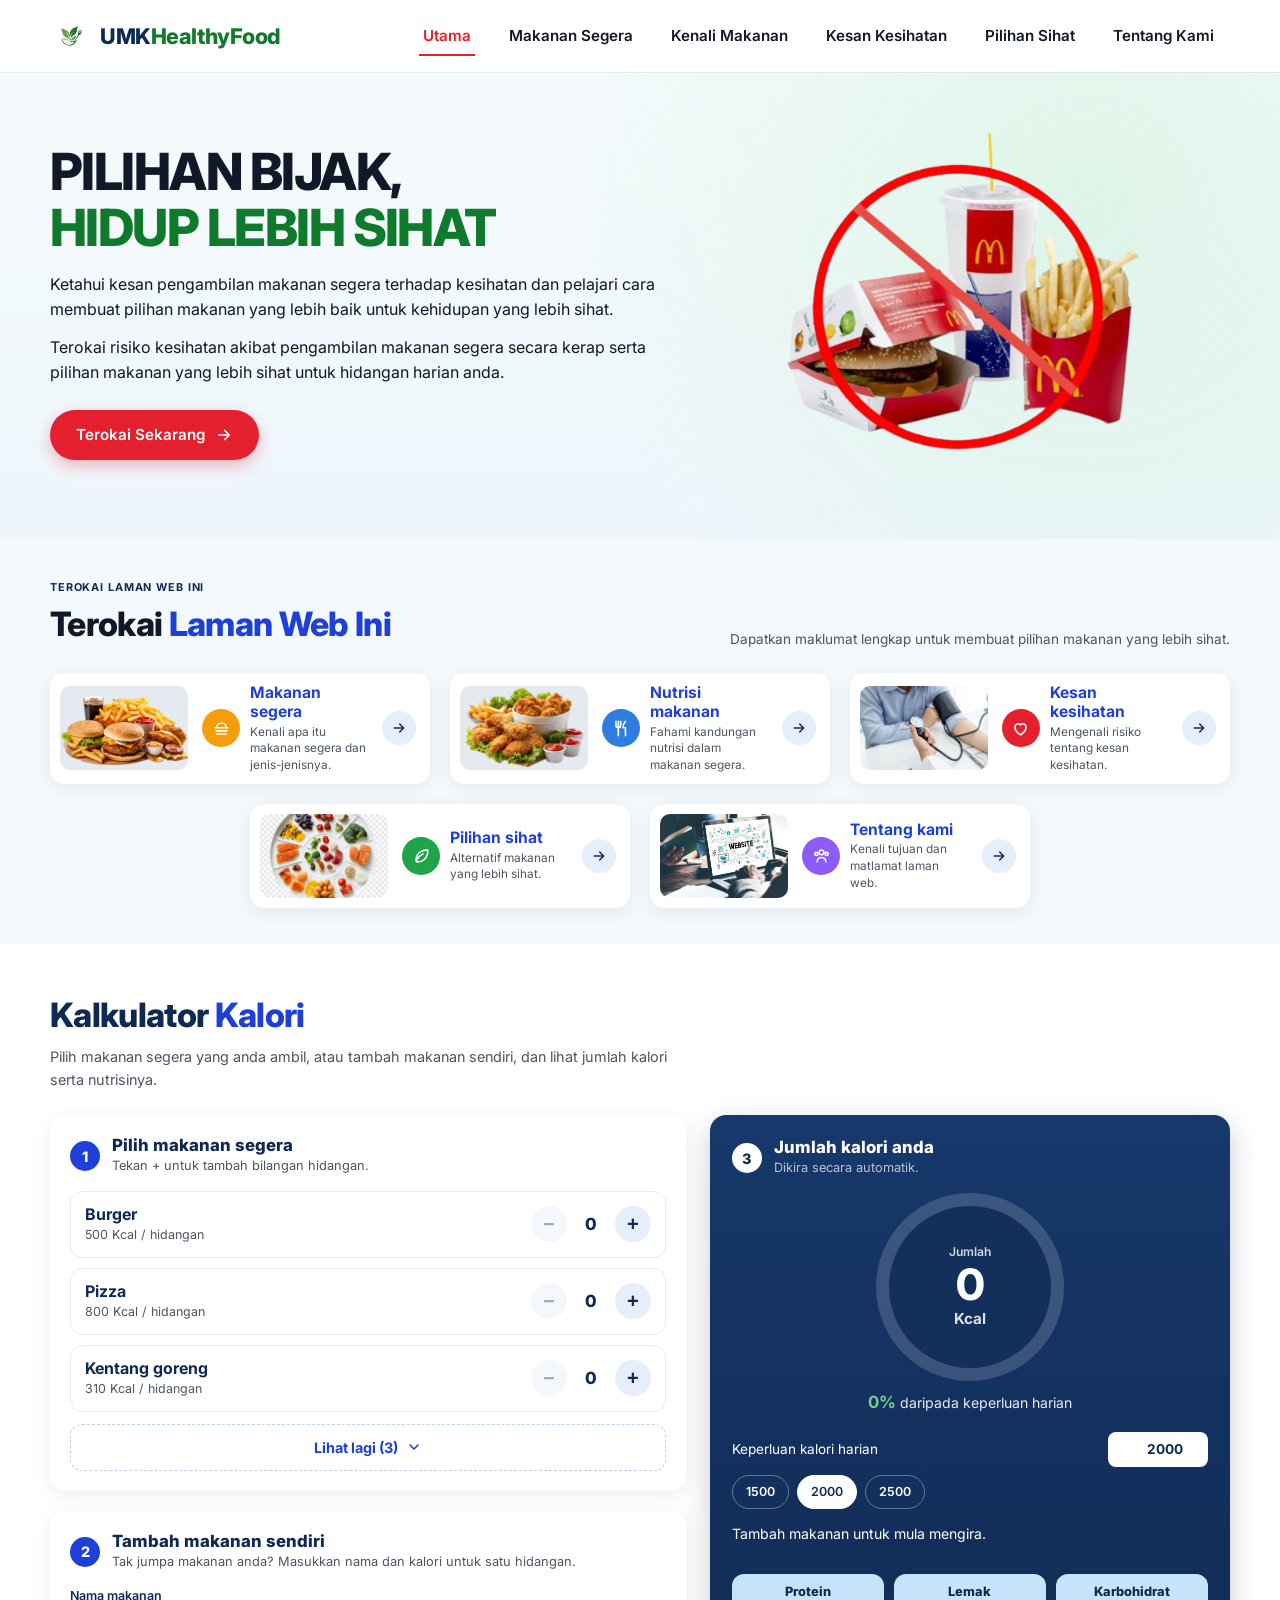
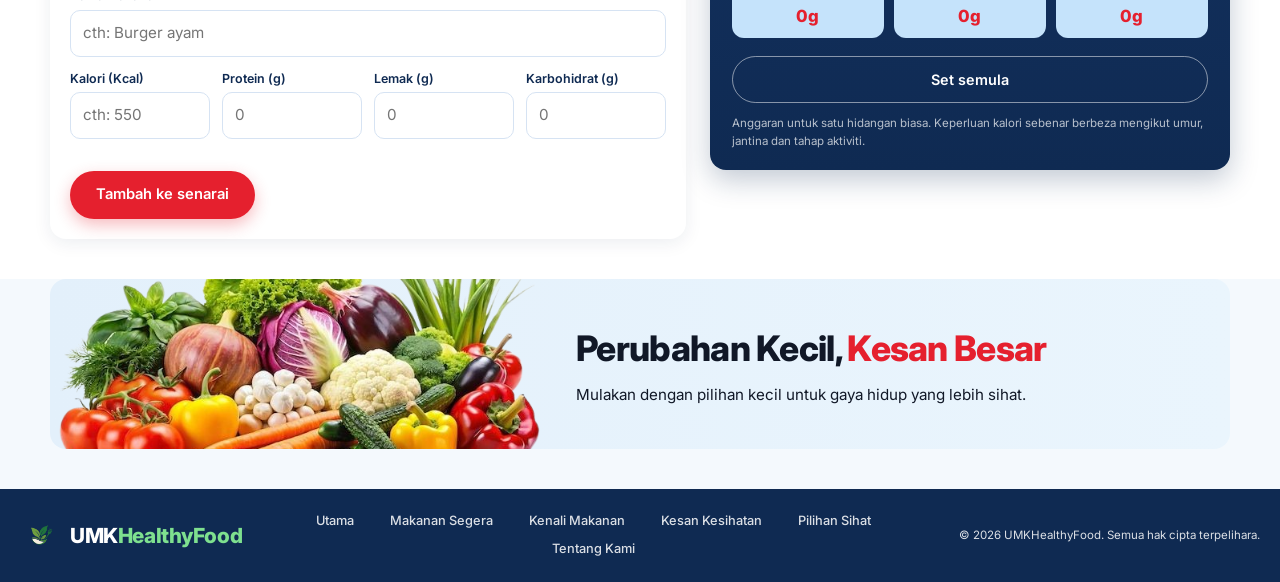
==== index.html @ 269488df "Add files via upload" ====
<!DOCTYPE html>
<html lang="ms">
<head>
  <meta charset="UTF-8">
  <meta name="viewport" content="width=device-width, initial-scale=1.0">
  <title>UMKHealthyFood </title>
  <link rel="preconnect" href="https://fonts.googleapis.com">
  <link rel="preconnect" href="https://fonts.gstatic.com" crossorigin>
  <link href="https://fonts.googleapis.com/css2?family=Inter:wght@400;500;600;700;800&display=swap" rel="stylesheet">
  <link rel="stylesheet" href="style.css">
  <link rel="stylesheet" href="makanan-segera.css">
  <link rel="stylesheet" href="kalkulator.css">
</head>
<body>

  <!-- NAVBAR -->
  <header class="navbar">
    <div class="container navbar__inner">
      <a href="index.html" class="brand">
        <img src="assets/logo.png" alt="" class="brand__logo">
        <span class="brand__text">UMK<span>HealthyFood</span></span>
      </a>

      <button class="nav-toggle" id="navToggle" aria-label="Buka menu" aria-expanded="false">
        <span></span><span></span><span></span>
      </button>

      <nav class="nav nav--underline" id="nav">
        <ul>
          <li><a href="index.html" class="active">Utama</a></li>
          <li><a href="makanan-segera.html">Makanan Segera</a></li>
          <li><a href="kenali-makanan.html">Kenali Makanan</a></li>
          <li><a href="kesan-kesihatan.html">Kesan Kesihatan</a></li>
          <li><a href="pilihan-sihat.html">Pilihan Sihat</a></li>
          <li><a href="tentang-kami.html">Tentang Kami</a></li>
        </ul>
      </nav>
    </div>
  </header>

  <main>
    <!-- HERO -->
    <section class="hero">
      <div class="container hero__inner">
        <div class="hero__text">
          <h1>PILIHAN BIJAK,<br><span>HIDUP LEBIH SIHAT</span></h1>
          <p class="hero__lead">Ketahui kesan pengambilan makanan segera terhadap kesihatan dan pelajari cara membuat pilihan makanan yang lebih baik untuk kehidupan yang lebih sihat.</p>
          <p>Terokai risiko kesihatan akibat pengambilan makanan segera secara kerap serta pilihan makanan yang lebih sihat untuk hidangan harian anda.</p>
          <a href="makanan-segera.html" class="btn">
            Terokai Sekarang
            <svg viewBox="0 0 24 24" aria-hidden="true"><path d="M5 12h14M13 6l6 6-6 6"/></svg>
          </a>
        </div>
        <div class="hero__image">
          <img src="assets/hero.png" alt="Makanan segera">
        </div>
      </div>
    </section>

    <!-- EXPLORE -->
    <section class="explore">
      <div class="container">
        <div class="explore__head">
          <div>
            <span class="eyebrow">Terokai laman web ini</span>
            <h2>Terokai <span>Laman Web Ini</span></h2>
          </div>
          <p>Dapatkan maklumat lengkap untuk membuat pilihan makanan yang lebih sihat.</p>
        </div>

        <div class="cards">
          <a href="makanan-segera.html" class="card">
            <img src="assets/burger.png" alt="" class="card__thumb">
            <div class="card__body">
              <span class="icon icon--orange">
                <svg viewBox="0 0 24 24"><path d="M4 11h16M5 15h14M6 19h12M6 11a6 6 0 0 1 12 0"/></svg>
              </span>
              <div>
                <h3>Makanan segera</h3>
                <p>Kenali apa itu makanan segera dan jenis-jenisnya.</p>
              </div>
            </div>
            <span class="arrow"><svg viewBox="0 0 24 24"><path d="M5 12h14M13 6l6 6-6 6"/></svg></span>
          </a>

          <a href="kenali-makanan.html" class="card">
            <img src="assets/makanan.png" alt="" class="card__thumb">
            <div class="card__body">
              <span class="icon icon--blue">
                <svg viewBox="0 0 24 24"><path d="M8 3v7M5 3v5a3 3 0 0 0 6 0V3M8 11v10M17 3c-2 2-3 5-3 8h3v10"/></svg>
              </span>
              <div>
                <h3>Nutrisi makanan</h3>
                <p>Fahami kandungan nutrisi dalam makanan segera.</p>
              </div>
            </div>
            <span class="arrow"><svg viewBox="0 0 24 24"><path d="M5 12h14M13 6l6 6-6 6"/></svg></span>
          </a>

          <a href="kesan-kesihatan.html" class="card">
            <img src="assets/kesihatan.jpg" alt="" class="card__thumb">
            <div class="card__body">
              <span class="icon icon--red">
                <svg viewBox="0 0 24 24"><path d="M12 20s-7-4.4-7-10a4 4 0 0 1 7-2.6A4 4 0 0 1 19 10c0 5.6-7 10-7 10z"/></svg>
              </span>
              <div>
                <h3>Kesan kesihatan</h3>
                <p>Mengenali risiko tentang kesan kesihatan.</p>
              </div>
            </div>
            <span class="arrow"><svg viewBox="0 0 24 24"><path d="M5 12h14M13 6l6 6-6 6"/></svg></span>
          </a>

          <a href="pilihan-sihat.html" class="card">
            <img src="assets/nutrisi.jpg" alt="" class="card__thumb">
            <div class="card__body">
              <span class="icon icon--green">
                <svg viewBox="0 0 24 24"><path d="M5 19c0-8 5-14 15-14 0 10-6 15-14 15M5 19c2-4 5-7 9-9"/></svg>
              </span>
              <div>
                <h3>Pilihan sihat</h3>
                <p>Alternatif makanan yang lebih sihat.</p>
              </div>
            </div>
            <span class="arrow"><svg viewBox="0 0 24 24"><path d="M5 12h14M13 6l6 6-6 6"/></svg></span>
          </a>

          <a href="tentang-kami.html" class="card">
            <img src="assets/website.jpg" alt="" class="card__thumb">
            <div class="card__body">
              <span class="icon icon--purple">
                <svg viewBox="0 0 24 24"><circle cx="12" cy="8" r="3"/><circle cx="5.5" cy="10" r="2"/><circle cx="18.5" cy="10" r="2"/><path d="M6.5 20c0-3.3 2.5-5.5 5.5-5.5s5.5 2.2 5.5 5.5"/></svg>
              </span>
              <div>
                <h3>Tentang kami</h3>
                <p>Kenali tujuan dan matlamat laman web.</p>
              </div>
            </div>
            <span class="arrow"><svg viewBox="0 0 24 24"><path d="M5 12h14M13 6l6 6-6 6"/></svg></span>
          </a>
        </div>
      </div>
    </section>

    <!-- KALKULATOR KALORI -->
    <section class="calc" id="kalkulator" data-state="ok">
      <div class="container">
        <div class="calc__head">
          <h2>Kalkulator <span>Kalori</span></h2>
          <p>Pilih makanan segera yang anda ambil, atau tambah makanan sendiri, dan lihat jumlah kalori serta nutrisinya.</p>
        </div>

        <div class="calc__grid">
          <div class="calc__left">

            <!-- 1. PILIH MAKANAN -->
            <div class="calc__card" id="calcList">
              <div class="calc__card-head">
                <span class="calc__step">1</span>
                <div>
                  <h3>Pilih makanan segera</h3>
                  <p>Tekan + untuk tambah bilangan hidangan.</p>
                </div>
              </div>

              <div class="calc__items">
              <div class="calc-row" data-kcal="500" data-protein="25" data-fat="26" data-carb="42">
                <div class="calc-row__info">
                  <h3>Burger</h3>
                  <p>500 Kcal / hidangan</p>
                  <span class="calc-row__sub" hidden></span>
                </div>
                <div class="stepper">
                  <button type="button" data-step="-1" aria-label="Kurangkan Burger" disabled>&minus;</button>
                  <output aria-label="Bilangan Burger">0</output>
                  <button type="button" data-step="1" aria-label="Tambah Burger">+</button>
                </div>
              </div>
              <div class="calc-row" data-kcal="800" data-protein="32" data-fat="30" data-carb="100">
                <div class="calc-row__info">
                  <h3>Pizza</h3>
                  <p>800 Kcal / hidangan</p>
                  <span class="calc-row__sub" hidden></span>
                </div>
                <div class="stepper">
                  <button type="button" data-step="-1" aria-label="Kurangkan Pizza" disabled>&minus;</button>
                  <output aria-label="Bilangan Pizza">0</output>
                  <button type="button" data-step="1" aria-label="Tambah Pizza">+</button>
                </div>
              </div>
              <div class="calc-row" data-kcal="310" data-protein="4" data-fat="15" data-carb="41">
                <div class="calc-row__info">
                  <h3>Kentang goreng</h3>
                  <p>310 Kcal / hidangan</p>
                  <span class="calc-row__sub" hidden></span>
                </div>
                <div class="stepper">
                  <button type="button" data-step="-1" aria-label="Kurangkan Kentang goreng" disabled>&minus;</button>
                  <output aria-label="Bilangan Kentang goreng">0</output>
                  <button type="button" data-step="1" aria-label="Tambah Kentang goreng">+</button>
                </div>
              </div>
              </div>

              <div class="calc__items" id="calcMore" hidden>
              <div class="calc-row" data-kcal="600" data-protein="40" data-fat="38" data-carb="25">
                <div class="calc-row__info">
                  <h3>Ayam goreng</h3>
                  <p>600 Kcal / hidangan</p>
                  <span class="calc-row__sub" hidden></span>
                </div>
                <div class="stepper">
                  <button type="button" data-step="-1" aria-label="Kurangkan Ayam goreng" disabled>&minus;</button>
                  <output aria-label="Bilangan Ayam goreng">0</output>
                  <button type="button" data-step="1" aria-label="Tambah Ayam goreng">+</button>
                </div>
              </div>
              <div class="calc-row" data-kcal="450" data-protein="12" data-fat="20" data-carb="56">
                <div class="calc-row__info">
                  <h3>Maggi</h3>
                  <p>450 Kcal / hidangan</p>
                  <span class="calc-row__sub" hidden></span>
                </div>
                <div class="stepper">
                  <button type="button" data-step="-1" aria-label="Kurangkan Maggi" disabled>&minus;</button>
                  <output aria-label="Bilangan Maggi">0</output>
                  <button type="button" data-step="1" aria-label="Tambah Maggi">+</button>
                </div>
              </div>
              <div class="calc-row" data-kcal="760" data-protein="12" data-fat="39" data-carb="90">
                <div class="calc-row__info">
                  <h3>Donut</h3>
                  <p>760 Kcal / hidangan</p>
                  <span class="calc-row__sub" hidden></span>
                </div>
                <div class="stepper">
                  <button type="button" data-step="-1" aria-label="Kurangkan Donut" disabled>&minus;</button>
                  <output aria-label="Bilangan Donut">0</output>
                  <button type="button" data-step="1" aria-label="Tambah Donut">+</button>
                </div>
              </div>
              </div>

              <button type="button" class="calc__more" id="calcMoreBtn" aria-expanded="false" aria-controls="calcMore">
                <span id="calcMoreText">Lihat lagi (3)</span>
                <svg viewBox="0 0 24 24" aria-hidden="true"><path d="M6 9l6 6 6-6"/></svg>
              </button>

              <div class="calc__custom-list" id="calcCustomWrap" hidden>
                <h4>Makanan tambahan anda</h4>
                <div class="calc__items" id="calcCustom"></div>
              </div>
            </div>

            <!-- 2. TAMBAH MAKANAN SENDIRI -->
            <form class="calc__card calc__custom" id="calcForm" autocomplete="off">
              <div class="calc__card-head">
                <span class="calc__step">2</span>
                <div>
                  <h3>Tambah makanan sendiri</h3>
                  <p>Tak jumpa makanan anda? Masukkan nama dan kalori untuk satu hidangan.</p>
                </div>
              </div>
              <div class="calc__fields">
                <label class="field field--wide">
                  <span>Nama makanan</span>
                  <input type="text" id="cName" maxlength="30" required placeholder="cth: Burger ayam">
                </label>
                <label class="field">
                  <span>Kalori (Kcal)</span>
                  <input type="number" id="cKcal" min="1" max="5000" step="1" inputmode="numeric" required placeholder="cth: 550">
                </label>
                <label class="field">
                  <span>Protein (g)</span>
                  <input type="number" id="cProtein" min="0" max="500" step="0.1" inputmode="decimal" placeholder="0">
                </label>
                <label class="field">
                  <span>Lemak (g)</span>
                  <input type="number" id="cFat" min="0" max="500" step="0.1" inputmode="decimal" placeholder="0">
                </label>
                <label class="field">
                  <span>Karbohidrat (g)</span>
                  <input type="number" id="cCarb" min="0" max="500" step="0.1" inputmode="decimal" placeholder="0">
                </label>
              </div>
              <p class="calc__error" id="cError" role="alert"></p>
              <button type="submit" class="calc__add">Tambah ke senarai</button>
            </form>
          </div>

          <!-- 3. JUMLAH KALORI -->
          <aside class="calc__result" id="calcResult">
            <div class="calc__card-head">
              <span class="calc__step">3</span>
              <div>
                <h3>Jumlah kalori anda</h3>
                <p>Dikira secara automatik.</p>
              </div>
            </div>

            <div class="calc__ring" id="calcRing">
              <div class="calc__ring-in">
                <span class="calc__ring-label">Jumlah</span>
                <strong id="calcTotal">0</strong>
                <span class="calc__ring-unit">Kcal</span>
              </div>
            </div>
            <p class="calc__pct"><strong id="calcPct">0%</strong> daripada keperluan harian</p>

            <label class="calc__target">
              <span>Keperluan kalori harian</span>
              <input type="number" id="calcTarget" value="2000" min="1000" max="5000" step="50" inputmode="numeric">
            </label>
            <div class="calc__chips" id="calcChips">
              <button type="button" data-target="1500">1500</button>
              <button type="button" data-target="2000" class="is-active">2000</button>
              <button type="button" data-target="2500">2500</button>
            </div>

            <p class="calc__msg" id="calcMsg" aria-live="polite">Tambah makanan untuk mula mengira.</p>

            <ul class="calc__breakdown" id="calcBreakdown" hidden></ul>

            <div class="calc__macros">
              <div class="calc__macro"><span>Protein</span><strong id="calcProtein">0g</strong></div>
              <div class="calc__macro"><span>Lemak</span><strong id="calcFat">0g</strong></div>
              <div class="calc__macro"><span>Karbohidrat</span><strong id="calcCarb">0g</strong></div>
            </div>

            <button type="button" class="calc__reset" id="calcReset">Set semula</button>
            <p class="calc__note">Anggaran untuk satu hidangan biasa. Keperluan kalori sebenar berbeza mengikut umur, jantina dan tahap aktiviti.</p>
          </aside>
        </div>

        <!-- Bar ringkas untuk mobile -->
        <a class="calc__mini" href="#calcResult" aria-label="Lihat ringkasan jumlah kalori">
          <div class="calc__mini-total">
            <span>Jumlah kalori</span>
            <strong id="miniTotal">0</strong><small>Kcal</small>
          </div>
          <div class="calc__mini-bar"><span id="miniBar"></span></div>
          <span class="calc__mini-link">Lihat</span>
        </a>
      </div>
    </section>

    <!-- BANNER -->
    <section class="banner-wrap">
      <div class="container">
        <div class="banner">
          <img src="assets/sayurr.png" alt="" class="banner__img">
          <div class="banner__text">
            <h2>Perubahan Kecil, <span>Kesan Besar</span></h2>
            <p>Mulakan dengan pilihan kecil untuk gaya hidup yang lebih sihat.</p>
          </div>
        </div>
      </div>
    </section>
  </main>

  <!-- FOOTER -->
  <footer class="footer footer--seg">
    <div class="seg-wide footer__inner">
      <a href="index.html" class="brand brand--light">
        <img src="assets/logo.png" alt="" class="brand__logo">
        <span class="brand__text">UMK<span>HealthyFood</span></span>
      </a>

      <ul class="footer__nav">
        <li><a href="index.html">Utama</a></li>
        <li><a href="makanan-segera.html">Makanan Segera</a></li>
        <li><a href="kenali-makanan.html">Kenali Makanan</a></li>
        <li><a href="kesan-kesihatan.html">Kesan Kesihatan</a></li>
        <li><a href="pilihan-sihat.html">Pilihan Sihat</a></li>
        <li><a href="tentang-kami.html">Tentang Kami</a></li>
      </ul>

      <p class="footer__copy">&copy; 2026 UMKHealthyFood. Semua hak cipta terpelihara.</p>
    </div>
  </footer>

  <script>
    const toggle = document.getElementById('navToggle');
    const nav = document.getElementById('nav');
    toggle.addEventListener('click', () => {
      const open = nav.classList.toggle('open');
      toggle.classList.toggle('open', open);
      toggle.setAttribute('aria-expanded', open);
    });

    // ---------- KALKULATOR KALORI ----------
    (function () {
      const root = document.getElementById('kalkulator');
      const list = document.getElementById('calcList');
      const more = document.getElementById('calcMore');
      const moreBtn = document.getElementById('calcMoreBtn');
      const moreText = document.getElementById('calcMoreText');
      const customBox = document.getElementById('calcCustom');
      const customWrap = document.getElementById('calcCustomWrap');
      const form = document.getElementById('calcForm');
      const errorEl = document.getElementById('cError');
      const targetInput = document.getElementById('calcTarget');
      const chips = document.getElementById('calcChips');
      const ring = document.getElementById('calcRing');
      const msg = document.getElementById('calcMsg');
      const breakdown = document.getElementById('calcBreakdown');
      const miniBar = document.getElementById('miniBar');
      const MAX_QTY = 20;
      const MAX_CUSTOM = 10;
      const STORAGE_KEY = 'umkhf-makanan-sendiri';

      const round1 = n => Math.round(n * 10) / 10;
      const fmt = n => n.toLocaleString('ms-MY');

      // ----- makanan tambahan pengguna -----
      function loadCustom() {
        try {
          const data = JSON.parse(localStorage.getItem(STORAGE_KEY) || '[]');
          if (!Array.isArray(data)) return [];
          return data.filter(i => i && typeof i.name === 'string' && Number.isFinite(i.kcal)).slice(0, MAX_CUSTOM);
        } catch (e) { return []; }
      }
      function saveCustom() {
        const items = [...customBox.querySelectorAll('.calc-row')].map(row => ({
          name: row.querySelector('h3').firstChild.textContent,
          kcal: Number(row.dataset.kcal),
          protein: Number(row.dataset.protein),
          fat: Number(row.dataset.fat),
          carb: Number(row.dataset.carb)
        }));
        try { localStorage.setItem(STORAGE_KEY, JSON.stringify(items)); } catch (e) { /* abaikan */ }
      }

      function el(tag, className, text) {
        const node = document.createElement(tag);
        if (className) node.className = className;
        if (text !== undefined) node.textContent = text;
        return node;
      }

      function createRow(item) {
        const row = el('div', 'calc-row calc-row--custom');
        row.dataset.kcal = item.kcal;
        row.dataset.protein = item.protein || 0;
        row.dataset.fat = item.fat || 0;
        row.dataset.carb = item.carb || 0;

        const title = el('h3', '', item.name);
        title.append(el('span', 'calc-row__tag', 'Tambahan'));
        const sub = el('span', 'calc-row__sub');
        sub.hidden = true;
        const info = el('div', 'calc-row__info');
        info.append(title, el('p', '', item.kcal + ' Kcal / hidangan'), sub);

        const stepper = el('div', 'stepper');
        const minus = el('button', '', '\u2212');
        minus.type = 'button'; minus.dataset.step = '-1'; minus.disabled = true;
        minus.setAttribute('aria-label', 'Kurangkan ' + item.name);
        const out = el('output', '', '0');
        out.setAttribute('aria-label', 'Bilangan ' + item.name);
        const plus = el('button', '', '+');
        plus.type = 'button'; plus.dataset.step = '1';
        plus.setAttribute('aria-label', 'Tambah ' + item.name);
        stepper.append(minus, out, plus);

        const remove = el('button', 'calc-row__remove', '\u00D7');
        remove.type = 'button'; remove.dataset.remove = '1';
        remove.setAttribute('aria-label', 'Buang ' + item.name);

        const actions = el('div', 'calc-row__actions');
        actions.append(stepper, remove);
        row.append(info, actions);
        return row;
      }

      function syncCustomWrap() {
        customWrap.hidden = customBox.children.length === 0;
      }

      // ----- kiraan & paparan -----
      function update() {
        let kcal = 0, protein = 0, fat = 0, carb = 0;
        const picked = [];

        list.querySelectorAll('.calc-row').forEach(row => {
          const q = Number(row.querySelector('output').textContent);
          const rowKcal = q * Number(row.dataset.kcal);
          kcal += rowKcal;
          protein += q * Number(row.dataset.protein);
          fat += q * Number(row.dataset.fat);
          carb += q * Number(row.dataset.carb);

          row.classList.toggle('is-selected', q > 0);
          row.querySelector('[data-step="-1"]').disabled = q <= 0;
          row.querySelector('[data-step="1"]').disabled = q >= MAX_QTY;

          const sub = row.querySelector('.calc-row__sub');
          sub.hidden = q === 0;
          sub.textContent = q > 0 ? q + ' \u00D7 ' + row.dataset.kcal + ' = ' + fmt(rowKcal) + ' Kcal' : '';

          if (q > 0) picked.push({ name: row.querySelector('h3').firstChild.textContent, q: q, kcal: rowKcal });
        });

        const target = Math.max(Number(targetInput.value) || 2000, 1);
        const pct = Math.round((kcal / target) * 100);
        const state = pct > 100 ? 'over' : pct >= 75 ? 'warn' : 'ok';

        root.dataset.state = state;
        ring.style.setProperty('--pct', Math.min(pct, 100));
        document.getElementById('calcTotal').textContent = fmt(kcal);
        document.getElementById('miniTotal').textContent = fmt(kcal);
        document.getElementById('calcPct').textContent = pct + '%';
        miniBar.style.width = Math.min(pct, 100) + '%';
        document.getElementById('calcProtein').textContent = round1(protein) + 'g';
        document.getElementById('calcFat').textContent = round1(fat) + 'g';
        document.getElementById('calcCarb').textContent = round1(carb) + 'g';

        if (kcal === 0) {
          msg.textContent = 'Tambah makanan untuk mula mengira.';
        } else if (state === 'over') {
          msg.textContent = 'Melebihi keperluan harian anda. Cuba kurangkan atau pilih alternatif lebih sihat.';
        } else if (state === 'warn') {
          msg.textContent = 'Hampir mencapai had keperluan harian anda.';
        } else {
          msg.textContent = 'Masih dalam had keperluan harian anda.';
        }

        // ringkasan makanan yang dipilih
        breakdown.textContent = '';
        picked.forEach(p => {
          const li = el('li');
          li.append(el('span', '', p.name + ' \u00D7 ' + p.q), el('strong', '', fmt(p.kcal) + ' Kcal'));
          breakdown.append(li);
        });
        breakdown.hidden = picked.length === 0;

        chips.querySelectorAll('button').forEach(b => {
          b.classList.toggle('is-active', Number(b.dataset.target) === target);
        });
      }

      // ----- Lihat lagi / Tunjuk kurang -----
      const moreCount = more.querySelectorAll('.calc-row').length;
      moreBtn.addEventListener('click', () => {
        const opening = more.hidden;
        more.hidden = !opening;
        moreBtn.setAttribute('aria-expanded', String(opening));
        moreText.textContent = opening ? 'Tunjuk kurang' : 'Lihat lagi (' + moreCount + ')';
      });

      // ----- klik + / - / buang (event delegation) -----
      list.addEventListener('click', e => {
        const btn = e.target.closest('button');
        const row = btn && btn.closest('.calc-row');
        if (!row) return;
        if (btn.dataset.remove) {
          row.remove();
          syncCustomWrap();
          saveCustom();
        } else if (btn.dataset.step) {
          const out = row.querySelector('output');
          const next = Number(out.textContent) + Number(btn.dataset.step);
          out.textContent = Math.min(Math.max(next, 0), MAX_QTY);
        }
        update();
      });

      // ----- borang makanan sendiri -----
      form.addEventListener('submit', e => {
        e.preventDefault();
        errorEl.textContent = '';

        const name = document.getElementById('cName').value.trim();
        const kcal = Number(document.getElementById('cKcal').value);
        const protein = Number(document.getElementById('cProtein').value) || 0;
        const fat = Number(document.getElementById('cFat').value) || 0;
        const carb = Number(document.getElementById('cCarb').value) || 0;

        if (!name) { errorEl.textContent = 'Sila masukkan nama makanan.'; return; }
        if (!Number.isFinite(kcal) || kcal < 1 || kcal > 5000) { errorEl.textContent = 'Kalori mesti antara 1 hingga 5000 Kcal.'; return; }
        if (protein < 0 || fat < 0 || carb < 0 || protein > 500 || fat > 500 || carb > 500) { errorEl.textContent = 'Nilai nutrisi mesti antara 0 hingga 500 g.'; return; }
        if (customBox.children.length >= MAX_CUSTOM) { errorEl.textContent = 'Maksimum ' + MAX_CUSTOM + ' makanan tambahan. Buang satu dahulu.'; return; }

        const row = createRow({ name: name, kcal: Math.round(kcal), protein: protein, fat: fat, carb: carb });
        row.querySelector('output').textContent = 1; // terus dikira 1 hidangan
        customBox.appendChild(row);
        syncCustomWrap();
        saveCustom();
        form.reset();
        document.getElementById('cName').focus();
        update();
      });

      // ----- sasaran kalori harian -----
      targetInput.addEventListener('input', update);
      chips.addEventListener('click', e => {
        const b = e.target.closest('button');
        if (!b) return;
        targetInput.value = b.dataset.target;
        update();
      });

      document.getElementById('calcReset').addEventListener('click', () => {
        list.querySelectorAll('.calc-row output').forEach(o => { o.textContent = 0; });
        update();
      });

      loadCustom().forEach(item => customBox.appendChild(createRow(item)));
      syncCustomWrap();
      update();
    })();
  </script>
</body>
</html>
---- style.css ----
:root {
  --green: #0f7a2c;
  --green-light: #e8f5ea;
  --blue: #1e40d8;
  --blue-soft: #e6eefc;
  --red: #e5202e;
  --navy: #0f2a52;
  --text: #111827;
  --muted: #4b5563;
  --bg: #f4f9fd;
  --white: #ffffff;
  --radius: 14px;
  --shadow: 0 4px 18px rgba(15, 42, 82, 0.08);
}

* { margin: 0; padding: 0; box-sizing: border-box; }

html { scroll-behavior: smooth; }

body {
  font-family: 'Inter', system-ui, -apple-system, 'Segoe UI', sans-serif;
  color: var(--text);
  background: var(--white);
  line-height: 1.6;
  -webkit-font-smoothing: antialiased;
}

img { max-width: 100%; display: block; background: #e5eaf0; }
a { color: inherit; text-decoration: none; }
ul { list-style: none; }

.container { width: min(1180px, 100% - 40px); margin-inline: auto; }

/* ---------- NAVBAR ---------- */
.navbar {
  position: sticky;
  top: 0;
  z-index: 100;
  background: var(--white);
  box-shadow: 0 1px 0 rgba(0, 0, 0, 0.06);
}
.navbar__inner {
  display: flex;
  align-items: center;
  justify-content: space-between;
  gap: 24px;
  min-height: 72px;
}

.brand { display: flex; align-items: center; gap: 8px; }
.brand__logo { width: 42px; height: 42px; object-fit: contain; background: transparent; }
.brand__text { font-size: 1.35rem; font-weight: 800; letter-spacing: -0.02em; color: var(--navy); }
.brand__text span { color: var(--green); }
.brand--light .brand__text { color: var(--white); }
.brand--light .brand__text span { color: #7ee08f; }

.nav ul { display: flex; align-items: center; gap: 6px; }
.nav a {
  display: block;
  padding: 8px 16px;
  font-size: 0.95rem;
  font-weight: 600;
  border-radius: 10px;
  transition: background 0.2s, color 0.2s;
}
.nav a:hover { background: var(--blue-soft); color: var(--blue); }
.nav a.active { background: var(--blue-soft); color: var(--navy); }

.nav-toggle {
  display: none;
  width: 44px;
  height: 44px;
  border: 0;
  background: transparent;
  cursor: pointer;
  flex-direction: column;
  justify-content: center;
  align-items: center;
  gap: 5px;
}
.nav-toggle span {
  width: 22px;
  height: 2px;
  background: var(--navy);
  border-radius: 2px;
  transition: transform 0.25s, opacity 0.25s;
}
.nav-toggle.open span:nth-child(1) { transform: translateY(7px) rotate(45deg); }
.nav-toggle.open span:nth-child(2) { opacity: 0; }
.nav-toggle.open span:nth-child(3) { transform: translateY(-7px) rotate(-45deg); }

/* ---------- HERO ---------- */
.hero {
  background:
    radial-gradient(circle at 85% 30%, rgba(126, 224, 143, 0.18), transparent 45%),
    linear-gradient(180deg, #f5fafc 0%, #eef6fb 100%);
  overflow: hidden;
}
.hero__inner {
  display: grid;
  grid-template-columns: 1.1fr 0.9fr;
  align-items: center;
  gap: 32px;
  padding: 36px 0 44px;
}
.hero__leaf { width: 44px; height: 44px; object-fit: contain; background: transparent; margin-bottom: 4px; }
.hero h1 {
  font-size: clamp(2.2rem, 5vw, 3.2rem);
  line-height: 1.1;
  font-weight: 800;
  letter-spacing: -0.03em;
  margin-bottom: 16px;
}
.hero h1 span { color: var(--green); }
.hero__text p { font-size: 1rem; color: var(--text); max-width: 640px; margin-bottom: 12px; }
.hero__lead { font-size: 0.95rem; }

.btn {
  display: inline-flex;
  align-items: center;
  gap: 10px;
  margin-top: 12px;
  padding: 13px 26px;
  background: var(--red);
  color: var(--white);
  font-weight: 600;
  font-size: 0.95rem;
  border-radius: 999px;
  box-shadow: 0 6px 16px rgba(229, 32, 46, 0.3);
  transition: transform 0.2s, box-shadow 0.2s;
}
.btn:hover { transform: translateY(-2px); box-shadow: 0 10px 22px rgba(229, 32, 46, 0.35); }
.btn svg { width: 18px; height: 18px; fill: none; stroke: currentColor; stroke-width: 2.2; stroke-linecap: round; stroke-linejoin: round; }

.hero__image img {
  width: 100%;
  aspect-ratio: 4 / 3;
  object-fit: contain;
  background: transparent;
}

/* ---------- EXPLORE ---------- */
.explore { background: var(--bg); padding: 40px 0 36px; }
.explore__head {
  display: flex;
  align-items: flex-end;
  justify-content: space-between;
  gap: 24px;
  margin-bottom: 22px;
}
.eyebrow {
  display: block;
  font-size: 0.68rem;
  font-weight: 700;
  letter-spacing: 0.08em;
  text-transform: uppercase;
  color: var(--navy);
}
.explore h2 { font-size: clamp(1.6rem, 3.5vw, 2.1rem); font-weight: 800; letter-spacing: -0.02em; }
.explore h2 span { color: var(--blue); }
.explore__head p { font-size: 0.85rem; color: var(--muted); max-width: 520px; }

.cards { display: flex; flex-wrap: wrap; justify-content: center; gap: 20px; }
.card {
  flex: 0 0 calc((100% - 40px) / 3);
  display: flex;
  align-items: center;
  gap: 14px;
  padding: 10px 14px 10px 10px;
  background: var(--white);
  border-radius: var(--radius);
  box-shadow: var(--shadow);
  transition: transform 0.2s, box-shadow 0.2s;
}
.card:hover { transform: translateY(-3px); box-shadow: 0 10px 26px rgba(15, 42, 82, 0.14); }
.card__thumb { width: 128px; height: 84px; object-fit: cover; border-radius: 10px; flex-shrink: 0; }
.card__body { display: flex; align-items: center; gap: 10px; flex: 1; min-width: 0; }
.card h3 { font-size: 0.98rem; font-weight: 700; color: var(--blue); line-height: 1.25; }
.card p { font-size: 0.74rem; color: var(--muted); line-height: 1.4; margin-top: 2px; }

.icon {
  width: 38px;
  height: 38px;
  border-radius: 50%;
  display: grid;
  place-items: center;
  flex-shrink: 0;
}
.icon svg { width: 19px; height: 19px; fill: none; stroke: var(--white); stroke-width: 2; stroke-linecap: round; stroke-linejoin: round; }
.icon--orange { background: #f59e0b; }
.icon--blue { background: #2f7de1; }
.icon--red { background: var(--red); }
.icon--green { background: #1fa44a; }
.icon--purple { background: #8b5cf6; }

.arrow {
  width: 34px;
  height: 34px;
  border-radius: 50%;
  background: var(--blue-soft);
  display: grid;
  place-items: center;
  flex-shrink: 0;
  transition: background 0.2s;
}
.arrow svg { width: 16px; height: 16px; fill: none; stroke: var(--navy); stroke-width: 2.2; stroke-linecap: round; stroke-linejoin: round; }
.card:hover .arrow { background: var(--blue); }
.card:hover .arrow svg { stroke: var(--white); }

/* ---------- BANNER ---------- */
.banner-wrap { background: var(--bg); padding: 0 0 40px; }
.banner {
  display: grid;
  grid-template-columns: 0.9fr 1.1fr;
  align-items: center;
  gap: 24px;
  padding: 0 40px 0 0;
  background: linear-gradient(90deg, #e3f0fb 0%, #eaf5fd 100%);
  border-radius: 16px;
  overflow: hidden;
  min-height: 150px;
}
.banner__img { width: 100%; height: 100%; max-height: 170px; object-fit: cover; background: transparent; }
.banner h2 { font-size: clamp(1.4rem, 3vw, 2.2rem); font-weight: 800; letter-spacing: -0.02em; }
.banner h2 span { color: var(--red); }
.banner p { margin-top: 6px; font-size: 0.95rem; }

/* ---------- FOOTER ---------- */
.footer { background: var(--navy); color: var(--white); padding: 18px 0; }
.footer__inner { display: flex; align-items: center; justify-content: space-between; gap: 24px; }
.footer__nav { display: flex; flex-wrap: wrap; justify-content: center; }
.footer__nav li + li { border-left: 1px solid rgba(255, 255, 255, 0.35); }
.footer__nav a { display: block; padding: 2px 22px; font-size: 0.8rem; font-weight: 500; opacity: 0.9; }
.footer__nav a:hover { opacity: 1; text-decoration: underline; }

/* ---------- TABLET ---------- */
@media (max-width: 1024px) {
  .card { flex: 0 0 calc((100% - 20px) / 2); }
  .hero__inner { grid-template-columns: 1fr 1fr; }
  .nav a { padding: 8px 10px; font-size: 0.88rem; }
}

/* ---------- MOBILE ---------- */
@media (max-width: 860px) {
  .nav-toggle { display: flex; }

  .nav {
    position: absolute;
    top: 100%;
    left: 0;
    right: 0;
    background: var(--white);
    box-shadow: 0 12px 24px rgba(15, 42, 82, 0.12);
    max-height: 0;
    overflow: hidden;
    transition: max-height 0.3s ease;
  }
  .nav.open { max-height: 420px; }
  .nav ul { flex-direction: column; align-items: stretch; gap: 2px; padding: 12px 20px 18px; }
  .nav a { padding: 12px 14px; font-size: 1rem; }

  .hero__inner { grid-template-columns: 1fr; padding: 28px 0 32px; }
  .hero__image { order: -1; max-width: 420px; margin-inline: auto; }

  .explore__head { flex-direction: column; align-items: flex-start; gap: 8px; }

  .banner { grid-template-columns: 1fr; padding: 0 20px 24px; text-align: center; }
  .banner__img { max-height: 150px; margin-inline: -20px; width: calc(100% + 40px); }

  .footer__inner { flex-direction: column; text-align: center; gap: 14px; }
  .footer__nav a { padding: 4px 12px; }
}

@media (max-width: 560px) {
  .card { flex: 0 0 100%; }
  .card__thumb { width: 104px; height: 78px; }
  .btn { width: 100%; justify-content: center; }
  .footer__nav { gap: 2px 0; }
}
---- makanan-segera.css ----
/* =========================================================
   makanan-segera.css
   Letak SELEPAS style.css. Guna variable & gaya asas yang sama
   (warna, radius, shadow, .container, .navbar, .brand, .nav).
   Fail ini juga dikongsi oleh halaman lain untuk navbar (garis
   bawah merah + ikon carian) dan asas footer (.footer--seg).
   ========================================================= */

/* Lebar bekas footer (sama dengan .ks-wide di kesan-kesihatan.css) */
.seg-wide { width: min(1440px, 100% - 40px); margin-inline: auto; }

/* ---------- NAVBAR (tambahan: underline aktif + ikon carian) ---------- */
.nav--underline a.active {
  background: transparent;
  color: var(--red);
  border-radius: 0;
  padding-inline: 4px;
  margin-inline: 12px;
  box-shadow: inset 0 -2px 0 var(--red);
}
.nav--underline a:hover { background: transparent; color: var(--red); }

.nav-search {
  width: 40px;
  height: 40px;
  display: grid;
  place-items: center;
  border: 0;
  background: transparent;
  color: var(--navy);
  border-radius: 50%;
  cursor: pointer;
  flex-shrink: 0;
  transition: background 0.2s;
}
.nav-search:hover { background: var(--blue-soft); }
.nav-search svg { width: 22px; height: 22px; fill: none; stroke: currentColor; stroke-width: 2; stroke-linecap: round; stroke-linejoin: round; }

/* ---------- HERO ---------- */
.seg-hero {
  position: relative;
  overflow: hidden;
  min-height: 302px;
  background:
    radial-gradient(circle at 5% 10%, rgba(120, 180, 240, 0.35), transparent 22%),
    linear-gradient(90deg, #cfe6fb 0%, #bfdcf8 55%, #d4e8fa 100%);
}
.seg-hero__inner {
  position: relative;
  z-index: 2;
  min-height: 302px;
  display: grid;
  grid-template-columns: minmax(0, 1fr) minmax(0, 46%);
  align-items: center;
  gap: 48px;
}
.seg-hero__text { max-width: 560px; padding: 32px 0; }
.seg-hero h1 {
  font-size: clamp(2.8rem, 6vw, 4.6rem);
  line-height: 0.95;
  font-weight: 800;
  letter-spacing: -0.04em;
  color: var(--navy);
  margin-bottom: 18px;
}
.seg-hero h1 span { display: block; color: var(--red); }
.seg-hero p { font-size: 1.05rem; line-height: 1.7; color: var(--navy); max-width: 520px; }

.seg-hero__leaf-left {
  position: absolute;
  left: 0;
  bottom: 0;
  width: 150px;
  height: 180px;
  background: url("assets/daun-kiri.png") left bottom / contain no-repeat;
  z-index: 1;
}
.seg-hero__image {
  position: relative;
  height: 230px;
  display: grid;
  place-items: center;
  border-radius: 14px;
  background: rgba(255, 255, 255, 0.55);
  overflow: hidden;
}
.seg-hero__image img {
  position: relative;
  display: block;
  width: 100%;
  height: 100%;
  object-fit: cover;
  background: transparent;
}

/* ---------- INFO BOX ---------- */
.seg-main { padding: 18px 0 40px; background: var(--white); }

.seg-info {
  position: relative;
  display: grid;
  grid-template-columns: auto 1px 1fr;
  align-items: center;
  gap: 28px;
  padding: 22px 80px 22px 54px;
  background: #fde4e4;
  border-radius: 20px;
}
.seg-info__icon {
  position: relative;
  width: 82px;
  height: 82px;
  border-radius: 50%;
  background: var(--red);
  display: grid;
  place-items: center;
  color: var(--white);
  font-size: 2.8rem;
  font-weight: 800;
  line-height: 1;
}
.seg-info__line { width: 1px; height: 80px; background: var(--red); opacity: 0.7; }
.seg-info h2 { font-size: 1.45rem; font-weight: 800; letter-spacing: -0.02em; color: var(--red); margin-bottom: 2px; }
.seg-info p { font-size: 0.98rem; line-height: 1.6; max-width: 800px; }

/* ---------- JENIS-JENIS ---------- */
.seg-types__head {
  position: relative;
  display: flex;
  align-items: center;
  gap: 8px;
  margin: 18px 0 18px 14px;
}
.seg-types__head h2 { font-size: clamp(1.6rem, 3.5vw, 2.3rem); font-weight: 800; letter-spacing: -0.03em; color: var(--navy); }

.seg-grid { display: grid; grid-template-columns: repeat(3, 1fr); gap: 24px 26px; }
.seg-card {
  display: block;
  border-radius: 14px;
  overflow: hidden;
  background: #d3e7fb;
  box-shadow: var(--shadow);
  transition: transform 0.2s, box-shadow 0.2s;
}
.seg-card:hover { transform: translateY(-3px); box-shadow: 0 10px 26px rgba(15, 42, 82, 0.16); }
.seg-card img { width: 100%; height: 180px; object-fit: contain; background: #e9f3fd; }
.seg-card h3 { padding: 11px 12px 13px; text-align: center; font-size: 1.1rem; font-weight: 800; color: var(--navy); letter-spacing: -0.01em; }

/* ---------- FOOTER (dikongsi: .footer--seg; hak cipta: .footer__copy) ---------- */
.footer--seg .footer__inner { gap: 32px; }
.footer--seg .brand__text { font-size: 1.3rem; }
.footer--seg .footer__nav li + li { border-left: 0; }
.footer--seg .footer__nav a { padding: 4px 18px; font-size: 0.8rem; opacity: 0.85; }
.footer--seg .footer__nav a.active { opacity: 1; font-weight: 600; box-shadow: inset 0 -2px 0 var(--white); padding-inline: 0; margin-inline: 18px; }
.footer--seg .footer__nav a:hover { text-decoration: none; opacity: 1; }
.footer__copy { font-size: 0.72rem; opacity: 0.85; white-space: nowrap; }

/* ---------- TABLET ---------- */
@media (max-width: 1024px) {
  .seg-grid { gap: 20px; }
  .seg-info { padding-right: 70px; }
  .footer__copy { white-space: normal; }
}

/* ---------- MOBILE ---------- */
@media (max-width: 860px) {
  .nav--underline a.active { margin-inline: 0; box-shadow: none; background: var(--blue-soft); color: var(--red); padding: 12px 14px; border-radius: 10px; }
  .navbar__inner { gap: 8px; }
  .nav-search { margin-left: auto; }

  .seg-hero { min-height: 0; }
  .seg-hero__inner { min-height: 0; grid-template-columns: 1fr; gap: 16px; padding-bottom: 20px; }
  .seg-hero__image { height: 190px; }
  .seg-hero__text { max-width: none; padding: 28px 0 0; }
  .seg-hero__leaf-left { display: none; }

  .seg-info { grid-template-columns: auto 1fr; padding: 20px; gap: 16px; }
  .seg-info__line { display: none; }
  .seg-info__icon { width: 64px; height: 64px; font-size: 2.2rem; }

  .seg-grid { grid-template-columns: repeat(2, 1fr); }

  .footer--seg .footer__nav a.active { margin-inline: 12px; padding-inline: 0; }
}

@media (max-width: 560px) {
  .seg-grid { grid-template-columns: 1fr; }
  .seg-card img { height: 170px; }
  .seg-info { grid-template-columns: 1fr; text-align: center; justify-items: center; }
}
---- kalkulator.css ----
/* =========================================================
   kalkulator.css
   Kalkulator kalori untuk index.html.
   Letak SELEPAS style.css (guna variable warna yang sama).
   ========================================================= */

.calc {
  --ring: #7ee08f; /* warna palang/gelang: hijau -> kuning -> merah */
  background: var(--white);
  padding: 44px 0 40px;
}
.calc[data-state="warn"] { --ring: #ffd166; }
.calc[data-state="over"] { --ring: #ff6b6b; }
.calc [hidden] { display: none !important; }

.calc__head { margin-bottom: 24px; }
.calc__head h2 { font-size: clamp(1.6rem, 3.5vw, 2.1rem); font-weight: 800; letter-spacing: -0.02em; color: var(--navy); }
.calc__head h2 span { color: var(--blue); }
.calc__head p { margin-top: 4px; font-size: 0.9rem; color: var(--muted); max-width: 640px; }

.calc__grid { display: grid; grid-template-columns: 1.1fr 0.9fr; gap: 24px; align-items: start; }
.calc__left { display: grid; gap: 20px; min-width: 0; }

/* ---------- KAD & TAJUK LANGKAH ---------- */
.calc__card { background: var(--white); border-radius: 16px; box-shadow: var(--shadow); padding: 20px; }
.calc__card-head { display: flex; align-items: center; gap: 12px; margin-bottom: 14px; }
.calc__step {
  width: 30px;
  height: 30px;
  flex-shrink: 0;
  display: grid;
  place-items: center;
  border-radius: 50%;
  background: var(--blue);
  color: var(--white);
  font-size: 0.9rem;
  font-weight: 800;
}
.calc__card-head h3 { font-size: 1.05rem; font-weight: 800; color: var(--navy); line-height: 1.25; }
.calc__card-head p { font-size: 0.8rem; color: var(--muted); }

/* ---------- SENARAI MAKANAN ---------- */
.calc__items { display: grid; gap: 10px; }
.calc__items + .calc__items { margin-top: 10px; }

.calc-row {
  display: flex;
  align-items: center;
  justify-content: space-between;
  gap: 12px;
  padding: 12px 14px;
  border: 1.5px solid #e3edf8;
  border-radius: 12px;
  background: var(--white);
  transition: border-color 0.2s, background 0.2s;
}
.calc-row.is-selected { border-color: var(--blue); background: #f3f7ff; }
.calc-row__info { min-width: 0; }
.calc-row__info h3 { font-size: 1rem; font-weight: 700; color: var(--navy); line-height: 1.25; overflow-wrap: anywhere; }
.calc-row__info p { font-size: 0.78rem; color: var(--muted); margin-top: 1px; }
.calc-row__sub { display: block; margin-top: 3px; font-size: 0.82rem; font-weight: 700; color: var(--blue); }
.calc-row__tag {
  display: inline-block;
  margin-left: 6px;
  padding: 1px 8px;
  border-radius: 999px;
  background: var(--green-light);
  color: var(--green);
  font-size: 0.66rem;
  font-weight: 700;
  vertical-align: middle;
}

.calc-row__actions { display: flex; align-items: center; gap: 10px; flex-shrink: 0; }
.stepper { display: flex; align-items: center; gap: 10px; flex-shrink: 0; }
.stepper button {
  width: 36px;
  height: 36px;
  border: 0;
  border-radius: 50%;
  background: var(--blue-soft);
  color: var(--navy);
  font-size: 1.25rem;
  font-weight: 700;
  line-height: 1;
  cursor: pointer;
  transition: background 0.2s, color 0.2s, opacity 0.2s;
}
.stepper button:hover:not(:disabled) { background: var(--blue); color: var(--white); }
.stepper button:disabled { opacity: 0.4; cursor: not-allowed; }
.stepper output { min-width: 28px; text-align: center; font-size: 1.05rem; font-weight: 800; color: var(--navy); }

.calc-row__remove {
  width: 32px;
  height: 32px;
  border: 0;
  border-radius: 50%;
  background: transparent;
  color: var(--muted);
  font-size: 1.4rem;
  line-height: 1;
  cursor: pointer;
  transition: background 0.2s, color 0.2s;
}
.calc-row__remove:hover { background: #fde4e4; color: var(--red); }

/* butang "Lihat lagi" */
.calc__more {
  display: flex;
  align-items: center;
  justify-content: center;
  gap: 8px;
  width: 100%;
  margin-top: 12px;
  padding: 11px;
  border: 1.5px dashed #b9d3f2;
  border-radius: 12px;
  background: transparent;
  color: var(--blue);
  font: inherit;
  font-size: 0.9rem;
  font-weight: 700;
  cursor: pointer;
  transition: background 0.2s;
}
.calc__more:hover { background: var(--blue-soft); }
.calc__more svg { width: 16px; height: 16px; fill: none; stroke: currentColor; stroke-width: 2.4; stroke-linecap: round; stroke-linejoin: round; transition: transform 0.25s; }
.calc__more[aria-expanded="true"] svg { transform: rotate(180deg); }

/* makanan tambahan pengguna */
.calc__custom-list { margin-top: 16px; padding-top: 14px; border-top: 1px dashed #d6e3f3; }
.calc__custom-list h4 { margin-bottom: 10px; font-size: 0.78rem; font-weight: 700; letter-spacing: 0.06em; text-transform: uppercase; color: var(--navy); opacity: 0.75; }

/* ---------- BORANG MAKANAN SENDIRI ---------- */
.calc__fields { display: grid; grid-template-columns: repeat(4, 1fr); gap: 12px; }
.field { display: block; min-width: 0; }
.field--wide { grid-column: 1 / -1; }
.field span { display: block; margin-bottom: 4px; font-size: 0.78rem; font-weight: 600; color: var(--navy); }
.field input {
  width: 100%;
  padding: 10px 12px;
  border: 1.5px solid #d6e3f3;
  border-radius: 10px;
  font: inherit;
  font-size: 0.95rem;
  color: var(--text);
  background: var(--white);
  transition: border-color 0.2s, box-shadow 0.2s;
}
.field input:focus { outline: none; border-color: var(--blue); box-shadow: 0 0 0 3px rgba(30, 64, 216, 0.15); }

.calc__error { min-height: 1.4em; margin-top: 10px; font-size: 0.82rem; font-weight: 600; color: var(--red); }
.calc__add {
  margin-top: 4px;
  padding: 12px 26px;
  border: 0;
  border-radius: 999px;
  background: var(--red);
  color: var(--white);
  font: inherit;
  font-size: 0.92rem;
  font-weight: 600;
  cursor: pointer;
  box-shadow: 0 6px 16px rgba(229, 32, 46, 0.3);
  transition: transform 0.2s, box-shadow 0.2s;
}
.calc__add:hover { transform: translateY(-2px); box-shadow: 0 10px 22px rgba(229, 32, 46, 0.35); }

/* ---------- KEPUTUSAN ---------- */
.calc__result {
  position: sticky;
  top: 92px;
  scroll-margin-top: 92px;
  background: linear-gradient(180deg, #17386b 0%, var(--navy) 100%);
  color: var(--white);
  border-radius: 16px;
  box-shadow: 0 10px 28px rgba(15, 42, 82, 0.25);
  padding: 22px 22px 20px;
}
.calc__result .calc__card-head h3 { color: var(--white); }
.calc__result .calc__card-head p { color: rgba(255, 255, 255, 0.7); }
.calc__result .calc__step { background: var(--white); color: var(--navy); }

/* gelang jumlah kalori */
.calc__ring {
  --pct: 0;
  width: 188px;
  height: 188px;
  margin: 4px auto 8px;
  display: grid;
  place-items: center;
  border-radius: 50%;
  background: conic-gradient(var(--ring) calc(var(--pct) * 1%), rgba(255, 255, 255, 0.16) 0);
}
.calc__ring-in {
  width: calc(100% - 26px);
  aspect-ratio: 1;
  display: grid;
  align-content: center;
  justify-items: center;
  border-radius: 50%;
  background: #12305b;
  text-align: center;
}
.calc__ring-label { font-size: 0.76rem; font-weight: 600; opacity: 0.8; }
.calc__ring-in strong { font-size: 2.7rem; font-weight: 800; letter-spacing: -0.03em; line-height: 1.05; }
.calc__ring-unit { font-size: 0.95rem; font-weight: 700; opacity: 0.85; }

.calc__pct { margin-bottom: 16px; text-align: center; font-size: 0.88rem; opacity: 0.9; }
.calc__pct strong { color: var(--ring); font-size: 1.05rem; }

.calc__target { display: flex; align-items: center; justify-content: space-between; gap: 12px; font-size: 0.85rem; margin-bottom: 8px; }
.calc__target input {
  width: 100px;
  padding: 7px 10px;
  border: 0;
  border-radius: 8px;
  font: inherit;
  font-weight: 700;
  color: var(--navy);
  background: var(--white);
  text-align: right;
}
.calc__chips { display: flex; flex-wrap: wrap; gap: 8px; margin-bottom: 14px; }
.calc__chips button {
  padding: 6px 13px;
  border: 1.5px solid rgba(255, 255, 255, 0.35);
  border-radius: 999px;
  background: transparent;
  color: var(--white);
  font: inherit;
  font-size: 0.78rem;
  font-weight: 600;
  cursor: pointer;
  transition: background 0.2s, color 0.2s;
}
.calc__chips button:hover { background: rgba(255, 255, 255, 0.12); }
.calc__chips button.is-active { background: var(--white); border-color: var(--white); color: var(--navy); }

.calc__msg { margin-bottom: 14px; font-size: 0.88rem; line-height: 1.5; min-height: 2.6em; }

.calc__breakdown {
  display: grid;
  gap: 6px;
  margin-bottom: 16px;
  padding: 12px 14px;
  border-radius: 12px;
  background: rgba(255, 255, 255, 0.08);
  font-size: 0.82rem;
}
.calc__breakdown li { display: flex; justify-content: space-between; gap: 12px; }
.calc__breakdown li span { overflow-wrap: anywhere; }
.calc__breakdown strong { white-space: nowrap; }

.calc__macros { display: grid; grid-template-columns: repeat(3, 1fr); gap: 10px; }
.calc__macro { background: #c5e3fb; border-radius: 12px; padding: 8px 6px 9px; text-align: center; }
.calc__macro span { display: block; font-size: 0.8rem; font-weight: 800; color: var(--navy); }
.calc__macro strong { display: block; font-size: 1.05rem; font-weight: 800; color: var(--red); }

.calc__reset {
  margin-top: 18px;
  width: 100%;
  padding: 11px;
  border: 1.5px solid rgba(255, 255, 255, 0.5);
  border-radius: 999px;
  background: transparent;
  color: var(--white);
  font: inherit;
  font-size: 0.9rem;
  font-weight: 600;
  cursor: pointer;
  transition: background 0.2s;
}
.calc__reset:hover { background: rgba(255, 255, 255, 0.12); }
.calc__note { margin-top: 12px; font-size: 0.72rem; line-height: 1.5; opacity: 0.7; }

/* bar ringkas (mobile sahaja) */
.calc__mini { display: none; }

/* ---------- TABLET ---------- */
@media (max-width: 860px) {
  .calc { padding: 32px 0 28px; }
  .calc__grid { grid-template-columns: 1fr; gap: 18px; }
  .calc__result { position: static; }
  .calc__fields { grid-template-columns: repeat(2, 1fr); }

  .calc__mini {
    position: sticky;
    bottom: 12px;
    z-index: 20;
    display: flex;
    align-items: center;
    gap: 14px;
    margin-top: 18px;
    padding: 10px 16px;
    border-radius: 14px;
    background: var(--navy);
    color: var(--white);
    box-shadow: 0 8px 24px rgba(15, 42, 82, 0.35);
  }
  .calc__mini-total { line-height: 1.15; }
  .calc__mini-total span { display: block; font-size: 0.68rem; font-weight: 600; opacity: 0.75; }
  .calc__mini-total strong { font-size: 1.35rem; font-weight: 800; }
  .calc__mini-total small { font-size: 0.78rem; font-weight: 600; opacity: 0.85; margin-left: 3px; }
  .calc__mini-bar { flex: 1; height: 8px; border-radius: 999px; background: rgba(255, 255, 255, 0.2); overflow: hidden; }
  .calc__mini-bar span { display: block; height: 100%; width: 0; border-radius: 999px; background: var(--ring); transition: width 0.3s ease; }
  .calc__mini-link { font-size: 0.8rem; font-weight: 700; color: var(--white); text-decoration: underline; white-space: nowrap; }
}

/* ---------- MOBILE ---------- */
@media (max-width: 560px) {
  .calc__head { margin-bottom: 18px; }
  .calc__head p { font-size: 0.85rem; }

  .calc__card { padding: 16px 14px; border-radius: 14px; }
  .calc-row { padding: 10px 12px; gap: 8px; }
  .calc-row__info h3 { font-size: 0.95rem; }

  /* butang lebih besar supaya mudah disentuh */
  .stepper { gap: 6px; }
  .stepper button { width: 44px; height: 44px; font-size: 1.4rem; }
  .stepper output { min-width: 26px; font-size: 1.1rem; }
  .calc-row__actions { gap: 2px; }
  .calc-row__remove { width: 36px; height: 36px; }

  .field input { padding: 12px; font-size: 1rem; }
  .calc__add { width: 100%; padding: 14px; }

  .calc__result { padding: 18px 16px 16px; border-radius: 14px; }
  .calc__ring { width: 164px; height: 164px; }
  .calc__ring-in strong { font-size: 2.3rem; }
  .calc__target { flex-direction: column; align-items: stretch; gap: 6px; }
  .calc__target input { width: 100%; padding: 10px 12px; font-size: 1rem; text-align: left; }
  .calc__chips button { flex: 1; padding: 9px 8px; }
  .calc__macros { gap: 8px; }
  .calc__macro strong { font-size: 0.98rem; }
  .calc__reset { padding: 13px; }
}

@media (max-width: 360px) {
  .calc__macros { grid-template-columns: 1fr; }
  .calc__fields { grid-template-columns: 1fr; }
}
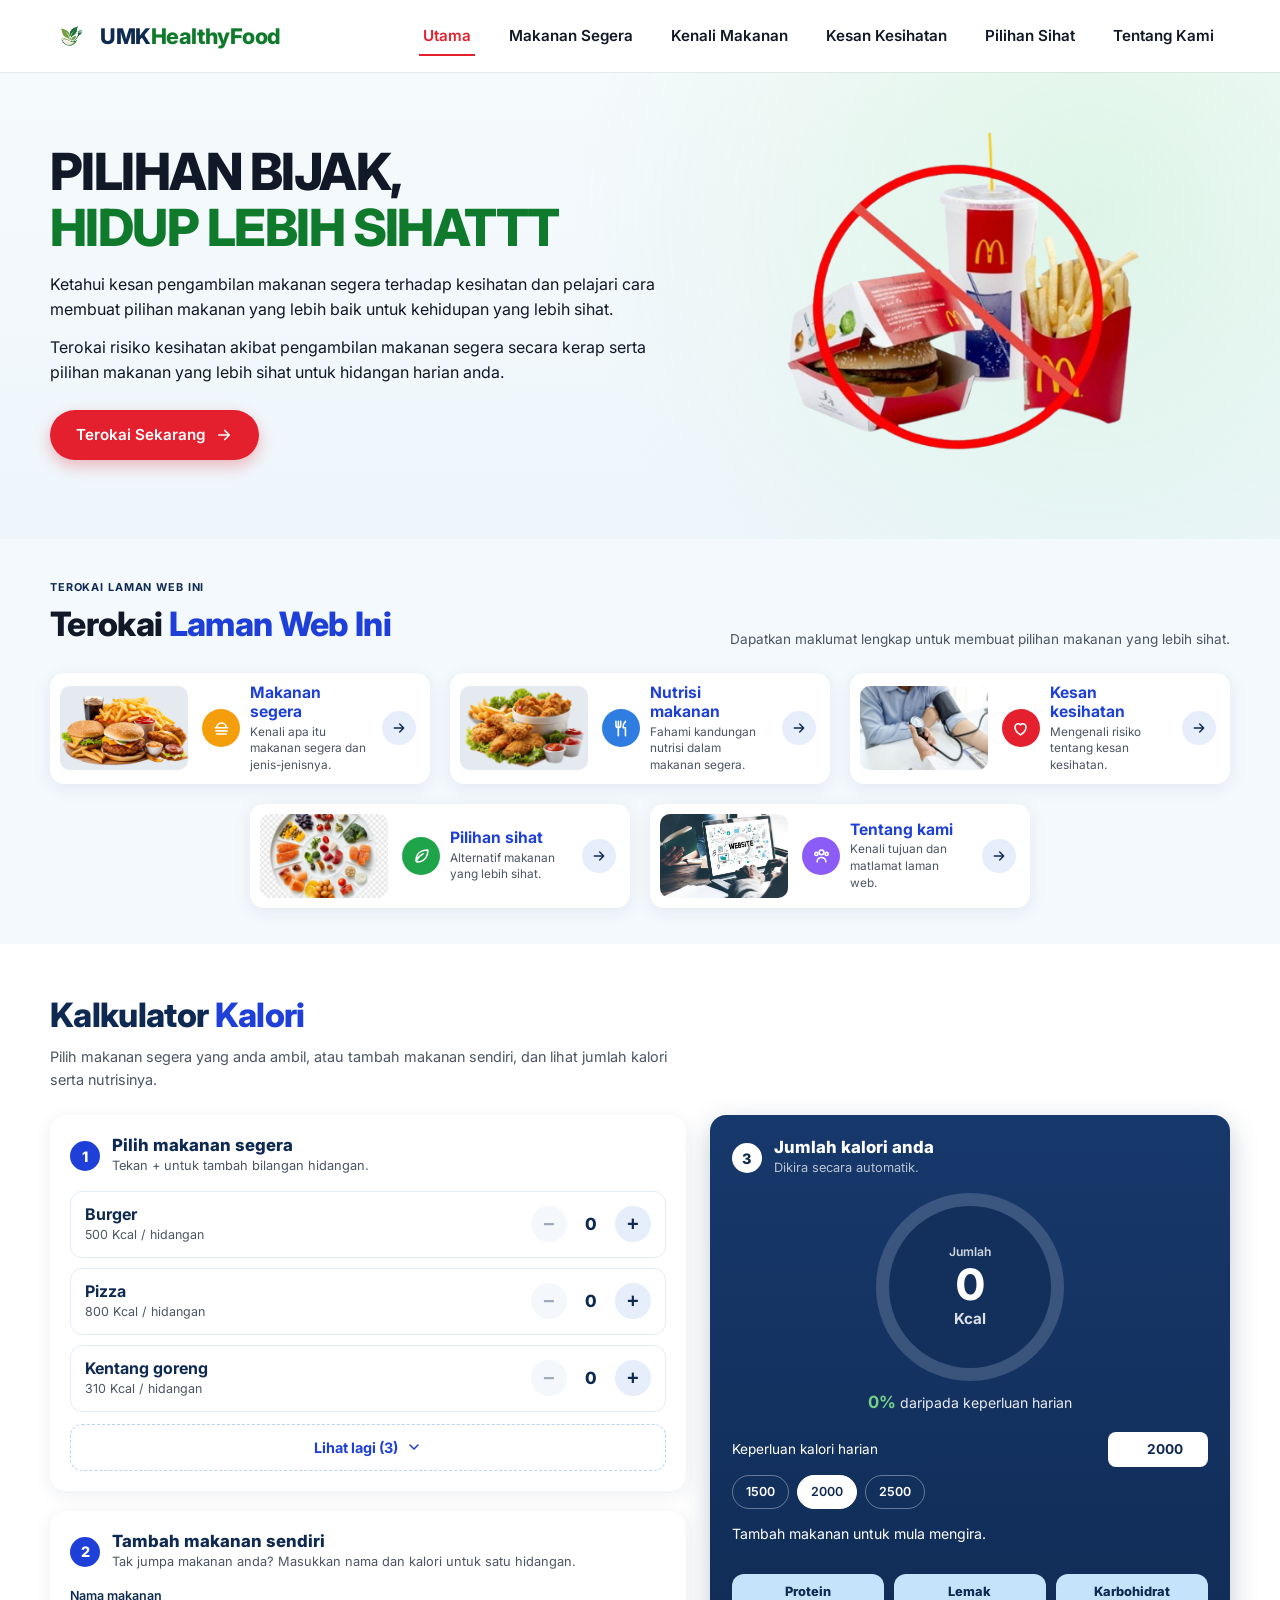
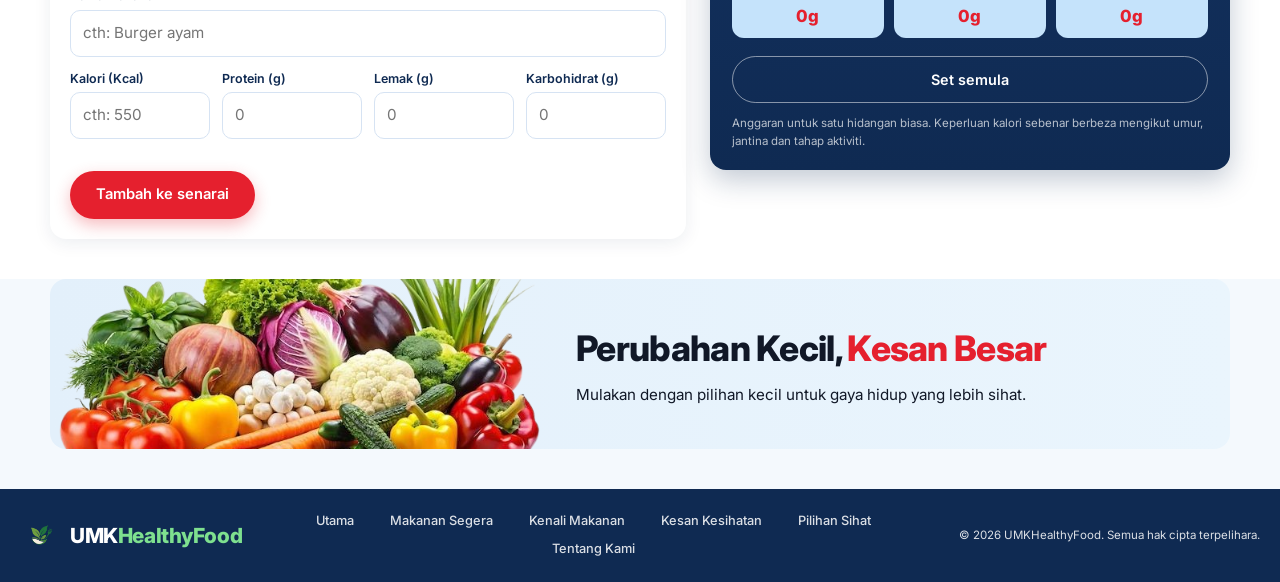
==== commit f2ea799d: "Update index.html" ====
--- a/index.html
+++ b/index.html
@@ -43,7 +43,7 @@
     <section class="hero">
       <div class="container hero__inner">
         <div class="hero__text">
-          <h1>PILIHAN BIJAK,<br><span>HIDUP LEBIH SIHAT</span></h1>
+          <h1>PILIHAN BIJAK,<br><span>HIDUP LEBIH SIHATTT</span></h1>
           <p class="hero__lead">Ketahui kesan pengambilan makanan segera terhadap kesihatan dan pelajari cara membuat pilihan makanan yang lebih baik untuk kehidupan yang lebih sihat.</p>
           <p>Terokai risiko kesihatan akibat pengambilan makanan segera secara kerap serta pilihan makanan yang lebih sihat untuk hidangan harian anda.</p>
           <a href="makanan-segera.html" class="btn">
@@ -611,4 +611,4 @@
     })();
   </script>
 </body>
-</html>+</html>
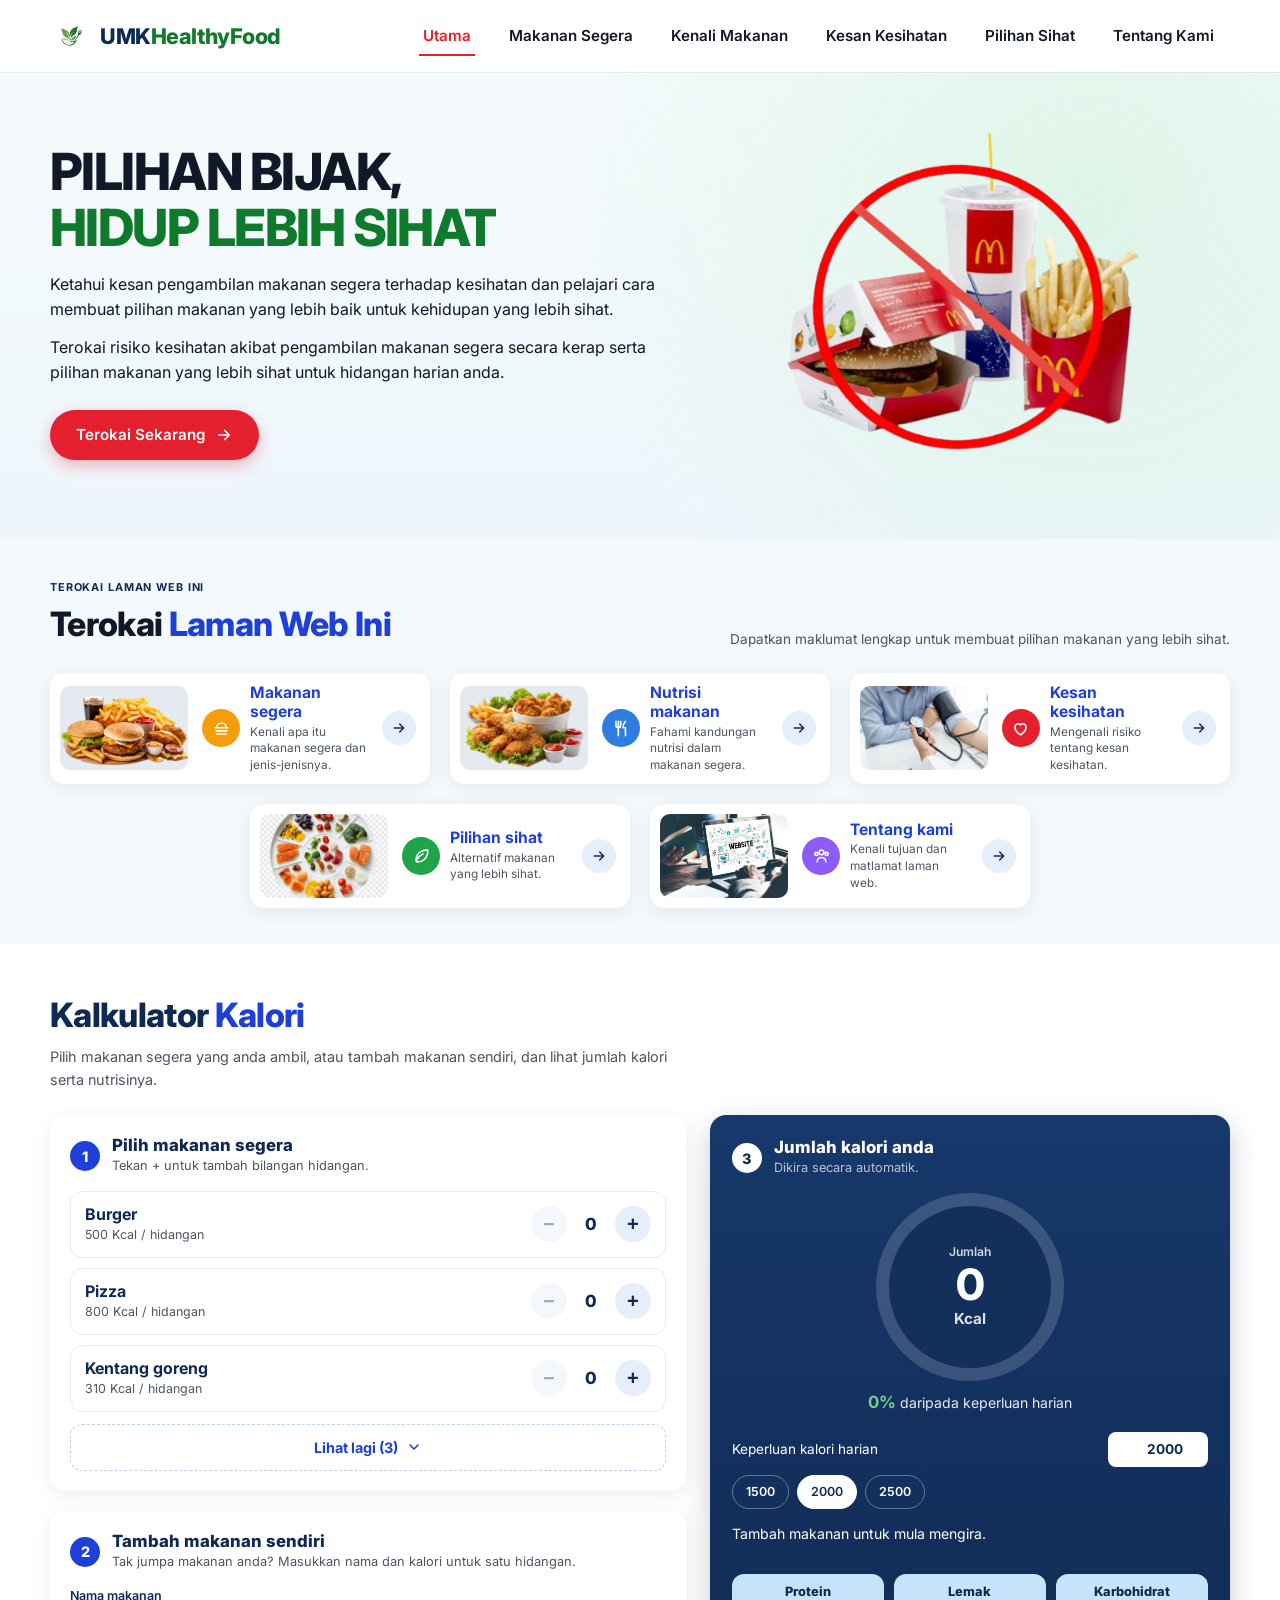
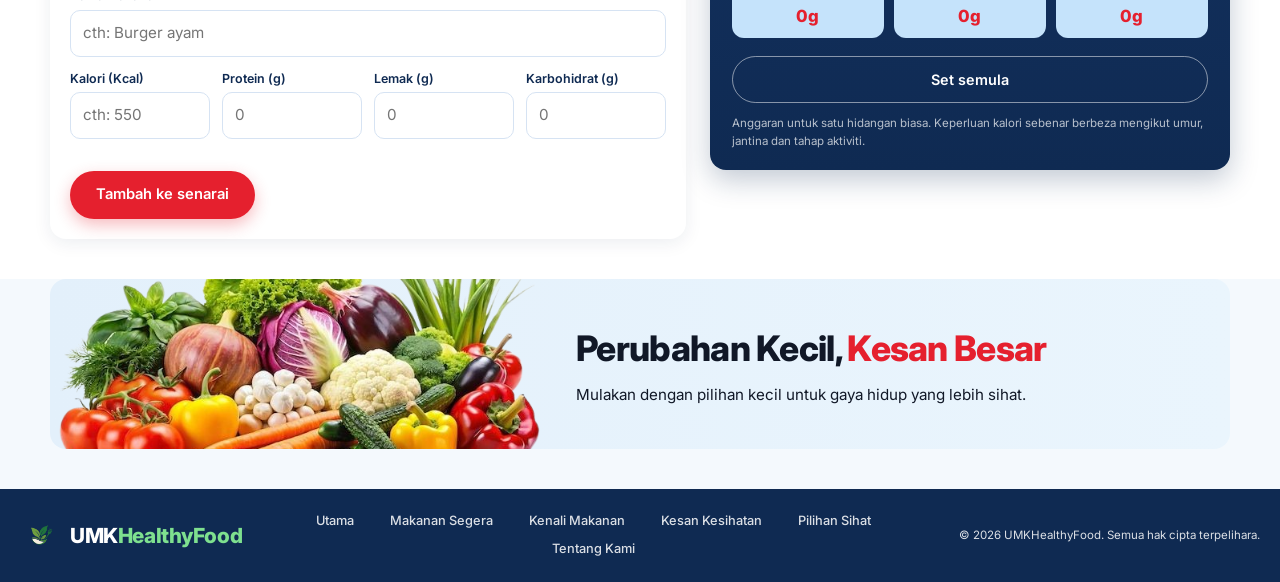
==== commit f9214f53: "Update print statement from 'Hello' to 'Goodbye'" ====
--- a/index.html
+++ b/index.html
@@ -43,7 +43,7 @@
     <section class="hero">
       <div class="container hero__inner">
         <div class="hero__text">
-          <h1>PILIHAN BIJAK,<br><span>HIDUP LEBIH SIHATTT</span></h1>
+          <h1>PILIHAN BIJAK,<br><span>HIDUP LEBIH SIHAT</span></h1>
           <p class="hero__lead">Ketahui kesan pengambilan makanan segera terhadap kesihatan dan pelajari cara membuat pilihan makanan yang lebih baik untuk kehidupan yang lebih sihat.</p>
           <p>Terokai risiko kesihatan akibat pengambilan makanan segera secara kerap serta pilihan makanan yang lebih sihat untuk hidangan harian anda.</p>
           <a href="makanan-segera.html" class="btn">
